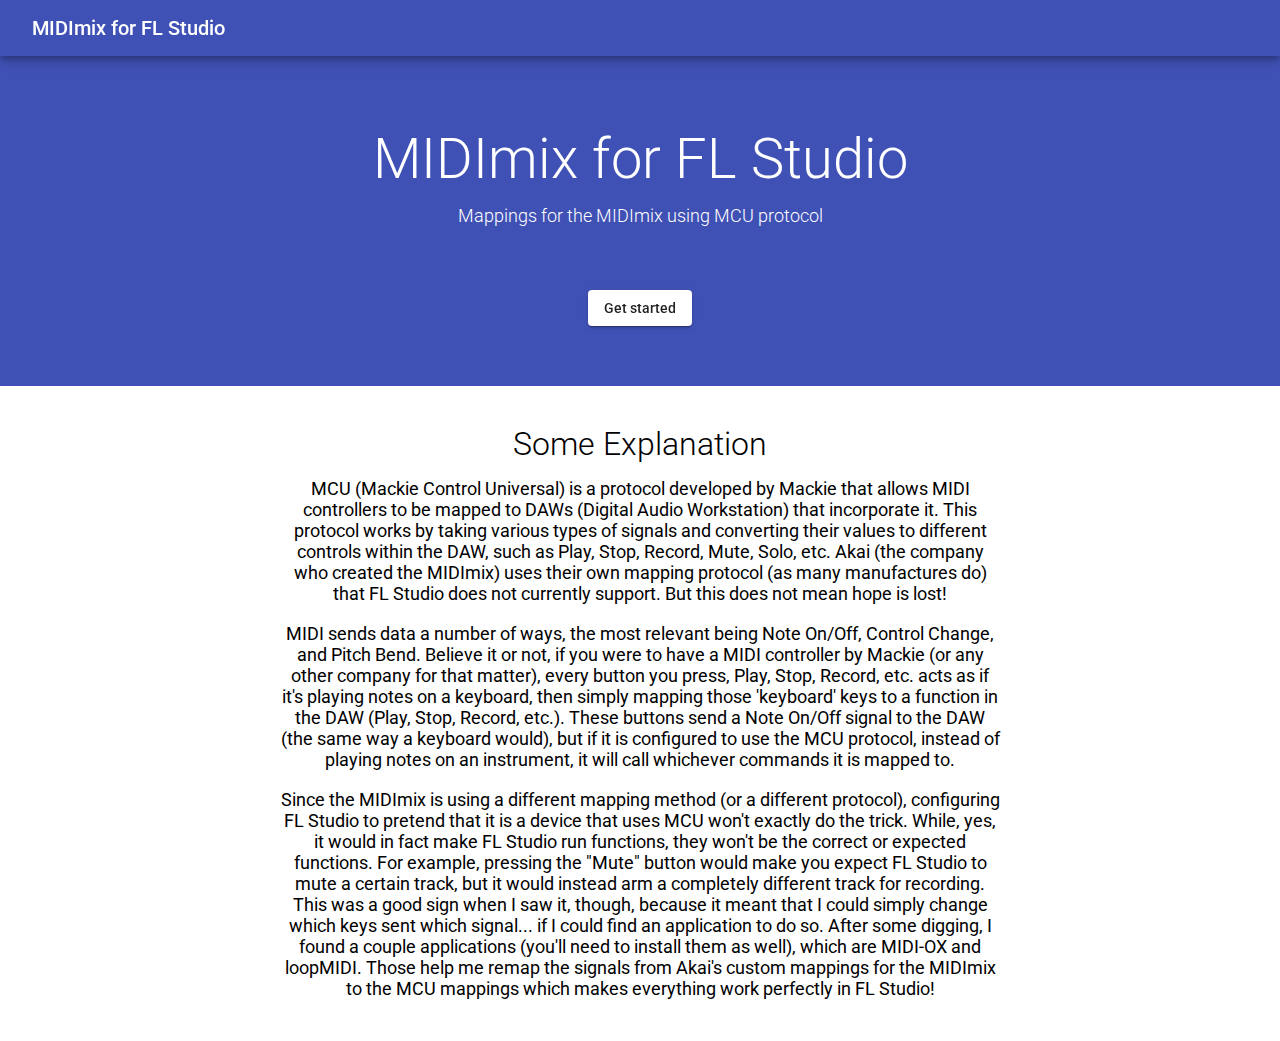
==== index.html @ 9fd23508 "Auto-generated commit" ====
<!doctype html>
<html lang="en">
<head>
  <meta charset="utf-8">
  <title>Read Me</title>
  <base href="/">
  <meta name="viewport" content="width=device-width, initial-scale=1">
  <link rel="icon" type="image/x-icon" href="favicon.ico">
  <link href="https://fonts.googleapis.com/css?family=Roboto:300,400,500&display=swap" rel="stylesheet">
  <link href="https://fonts.googleapis.com/icon?family=Material+Icons" rel="stylesheet">
<link rel="stylesheet" href="styles.a31f9fcdceec510cac57.css"></head>
<body>
  <app-root></app-root>
<script src="runtime-es2015.edb2fcf2778e7bf1d426.js" type="module"></script><script src="runtime-es5.edb2fcf2778e7bf1d426.js" nomodule defer></script><script src="polyfills-es5.6696c533341b95a3d617.js" nomodule defer></script><script src="polyfills-es2015.2987770fde9daa1d8a2e.js" type="module"></script><script src="main-es2015.5e0e00d4f6cd9100e4ed.js" type="module"></script><script src="main-es5.5e0e00d4f6cd9100e4ed.js" nomodule defer></script></body>
</html>
---- styles.a31f9fcdceec510cac57.css ----
.mat-badge-content{font-weight:600;font-size:12px;font-family:Roboto,"Helvetica Neue",sans-serif}.mat-badge-small .mat-badge-content{font-size:9px}.mat-badge-large .mat-badge-content{font-size:24px}.mat-h1,.mat-headline,.mat-typography h1{font:400 24px/32px Roboto,"Helvetica Neue",sans-serif;margin:0 0 16px}.mat-h2,.mat-title,.mat-typography h2{font:500 20px/32px Roboto,"Helvetica Neue",sans-serif;margin:0 0 16px}.mat-h3,.mat-subheading-2,.mat-typography h3{font:400 16px/28px Roboto,"Helvetica Neue",sans-serif;margin:0 0 16px}.mat-h4,.mat-subheading-1,.mat-typography h4{font:400 15px/24px Roboto,"Helvetica Neue",sans-serif;margin:0 0 16px}.mat-h5,.mat-typography h5{font:400 calc(14px * .83)/20px Roboto,"Helvetica Neue",sans-serif;margin:0 0 12px}.mat-h6,.mat-typography h6{font:400 calc(14px * .67)/20px Roboto,"Helvetica Neue",sans-serif;margin:0 0 12px}.mat-body-2,.mat-body-strong{font:500 14px/24px Roboto,"Helvetica Neue",sans-serif}.mat-body,.mat-body-1,.mat-typography{font:400 14px/20px Roboto,"Helvetica Neue",sans-serif}.mat-body p,.mat-body-1 p,.mat-typography p{margin:0 0 12px}.mat-caption,.mat-small{font:400 12px/20px Roboto,"Helvetica Neue",sans-serif}.mat-display-4,.mat-typography .mat-display-4{font:300 112px/112px Roboto,"Helvetica Neue",sans-serif;letter-spacing:-.05em;margin:0 0 56px}.mat-display-3,.mat-typography .mat-display-3{font:400 56px/56px Roboto,"Helvetica Neue",sans-serif;letter-spacing:-.02em;margin:0 0 64px}.mat-display-2,.mat-typography .mat-display-2{font:400 45px/48px Roboto,"Helvetica Neue",sans-serif;letter-spacing:-.005em;margin:0 0 64px}.mat-display-1,.mat-typography .mat-display-1{font:400 34px/40px Roboto,"Helvetica Neue",sans-serif;margin:0 0 64px}.mat-bottom-sheet-container{font:400 14px/20px Roboto,"Helvetica Neue",sans-serif}.mat-button,.mat-fab,.mat-flat-button,.mat-icon-button,.mat-mini-fab,.mat-raised-button,.mat-stroked-button{font-family:Roboto,"Helvetica Neue",sans-serif;font-size:14px;font-weight:500}.mat-button-toggle,.mat-card{font-family:Roboto,"Helvetica Neue",sans-serif}.mat-card-title{font-size:24px;font-weight:500}.mat-card-header .mat-card-title{font-size:20px}.mat-card-content,.mat-card-subtitle{font-size:14px}.mat-checkbox{font-family:Roboto,"Helvetica Neue",sans-serif}.mat-checkbox-layout .mat-checkbox-label{line-height:24px}.mat-chip{font-size:14px;font-weight:500}.mat-chip .mat-chip-remove.mat-icon,.mat-chip .mat-chip-trailing-icon.mat-icon{font-size:18px}.mat-table{font-family:Roboto,"Helvetica Neue",sans-serif}.mat-header-cell{font-size:12px;font-weight:500}.mat-cell,.mat-footer-cell{font-size:14px}.mat-calendar{font-family:Roboto,"Helvetica Neue",sans-serif}.mat-calendar-body{font-size:13px}.mat-calendar-body-label,.mat-calendar-period-button{font-size:14px;font-weight:500}.mat-calendar-table-header th{font-size:11px;font-weight:400}.mat-dialog-title{font:500 20px/32px Roboto,"Helvetica Neue",sans-serif}.mat-expansion-panel-header{font-family:Roboto,"Helvetica Neue",sans-serif;font-size:15px;font-weight:400}.mat-expansion-panel-content{font:400 14px/20px Roboto,"Helvetica Neue",sans-serif}.mat-form-field{font-size:inherit;font-weight:400;line-height:1.125;font-family:Roboto,"Helvetica Neue",sans-serif}.mat-form-field-wrapper{padding-bottom:1.34375em}.mat-form-field-prefix .mat-icon,.mat-form-field-suffix .mat-icon{font-size:150%;line-height:1.125}.mat-form-field-prefix .mat-icon-button,.mat-form-field-suffix .mat-icon-button{height:1.5em;width:1.5em}.mat-form-field-prefix .mat-icon-button .mat-icon,.mat-form-field-suffix .mat-icon-button .mat-icon{height:1.125em;line-height:1.125}.mat-form-field-infix{padding:.5em 0;border-top:.84375em solid transparent}.mat-form-field-can-float .mat-input-server:focus+.mat-form-field-label-wrapper .mat-form-field-label,.mat-form-field-can-float.mat-form-field-should-float .mat-form-field-label{transform:translateY(-1.34375em) scale(.75);width:133.33333%}.mat-form-field-can-float .mat-input-server[label]:not(:label-shown)+.mat-form-field-label-wrapper .mat-form-field-label{transform:translateY(-1.34374em) scale(.75);width:133.33334%}.mat-form-field-label-wrapper{top:-.84375em;padding-top:.84375em}.mat-form-field-label{top:1.34375em}.mat-form-field-underline{bottom:1.34375em}.mat-form-field-subscript-wrapper{font-size:75%;margin-top:.66667em;top:calc(100% - 1.79167em)}.mat-form-field-appearance-legacy .mat-form-field-wrapper{padding-bottom:1.25em}.mat-form-field-appearance-legacy .mat-form-field-infix{padding:.4375em 0}.mat-form-field-appearance-legacy.mat-form-field-can-float .mat-input-server:focus+.mat-form-field-label-wrapper .mat-form-field-label,.mat-form-field-appearance-legacy.mat-form-field-can-float.mat-form-field-should-float .mat-form-field-label{transform:translateY(-1.28125em) scale(.75) perspective(100px) translateZ(.001px);-ms-transform:translateY(-1.28125em) scale(.75);width:133.33333%}.mat-form-field-appearance-legacy.mat-form-field-can-float .mat-form-field-autofill-control:-webkit-autofill+.mat-form-field-label-wrapper .mat-form-field-label{transform:translateY(-1.28125em) scale(.75) perspective(100px) translateZ(.00101px);-ms-transform:translateY(-1.28124em) scale(.75);width:133.33334%}.mat-form-field-appearance-legacy.mat-form-field-can-float .mat-input-server[label]:not(:label-shown)+.mat-form-field-label-wrapper .mat-form-field-label{transform:translateY(-1.28125em) scale(.75) perspective(100px) translateZ(.00102px);-ms-transform:translateY(-1.28123em) scale(.75);width:133.33335%}.mat-form-field-appearance-legacy .mat-form-field-label{top:1.28125em}.mat-form-field-appearance-legacy .mat-form-field-subscript-wrapper{margin-top:.54167em;top:calc(100% - 1.66667em)}@media print{.mat-form-field-appearance-legacy.mat-form-field-can-float .mat-input-server:focus+.mat-form-field-label-wrapper .mat-form-field-label,.mat-form-field-appearance-legacy.mat-form-field-can-float.mat-form-field-should-float .mat-form-field-label{transform:translateY(-1.28122em) scale(.75)}.mat-form-field-appearance-legacy.mat-form-field-can-float .mat-form-field-autofill-control:-webkit-autofill+.mat-form-field-label-wrapper .mat-form-field-label{transform:translateY(-1.28121em) scale(.75)}.mat-form-field-appearance-legacy.mat-form-field-can-float .mat-input-server[label]:not(:label-shown)+.mat-form-field-label-wrapper .mat-form-field-label{transform:translateY(-1.2812em) scale(.75)}}.mat-form-field-appearance-fill .mat-form-field-infix{padding:.25em 0 .75em}.mat-form-field-appearance-fill .mat-form-field-label{top:1.09375em;margin-top:-.5em}.mat-form-field-appearance-fill.mat-form-field-can-float .mat-input-server:focus+.mat-form-field-label-wrapper .mat-form-field-label,.mat-form-field-appearance-fill.mat-form-field-can-float.mat-form-field-should-float .mat-form-field-label{transform:translateY(-.59375em) scale(.75);width:133.33333%}.mat-form-field-appearance-fill.mat-form-field-can-float .mat-input-server[label]:not(:label-shown)+.mat-form-field-label-wrapper .mat-form-field-label{transform:translateY(-.59374em) scale(.75);width:133.33334%}.mat-form-field-appearance-outline .mat-form-field-infix{padding:1em 0}.mat-form-field-appearance-outline .mat-form-field-label{top:1.84375em;margin-top:-.25em}.mat-form-field-appearance-outline.mat-form-field-can-float .mat-input-server:focus+.mat-form-field-label-wrapper .mat-form-field-label,.mat-form-field-appearance-outline.mat-form-field-can-float.mat-form-field-should-float .mat-form-field-label{transform:translateY(-1.59375em) scale(.75);width:133.33333%}.mat-form-field-appearance-outline.mat-form-field-can-float .mat-input-server[label]:not(:label-shown)+.mat-form-field-label-wrapper .mat-form-field-label{transform:translateY(-1.59374em) scale(.75);width:133.33334%}.mat-grid-tile-footer,.mat-grid-tile-header{font-size:14px}.mat-grid-tile-footer .mat-line,.mat-grid-tile-header .mat-line{white-space:nowrap;overflow:hidden;text-overflow:ellipsis;display:block;box-sizing:border-box}.mat-grid-tile-footer .mat-line:nth-child(n+2),.mat-grid-tile-header .mat-line:nth-child(n+2){font-size:12px}input.mat-input-element{margin-top:-.0625em}.mat-menu-item{font-family:Roboto,"Helvetica Neue",sans-serif;font-size:14px;font-weight:400}.mat-paginator,.mat-paginator-page-size .mat-select-trigger{font-family:Roboto,"Helvetica Neue",sans-serif;font-size:12px}.mat-radio-button,.mat-select{font-family:Roboto,"Helvetica Neue",sans-serif}.mat-select-trigger{height:1.125em}.mat-slide-toggle-content{font-family:Roboto,"Helvetica Neue",sans-serif}.mat-slider-thumb-label-text{font-family:Roboto,"Helvetica Neue",sans-serif;font-size:12px;font-weight:500}.mat-stepper-horizontal,.mat-stepper-vertical{font-family:Roboto,"Helvetica Neue",sans-serif}.mat-step-label{font-size:14px;font-weight:400}.mat-step-sub-label-error{font-weight:400}.mat-step-label-error{font-size:14px}.mat-step-label-selected{font-size:14px;font-weight:500}.mat-tab-group{font-family:Roboto,"Helvetica Neue",sans-serif}.mat-tab-label,.mat-tab-link{font-family:Roboto,"Helvetica Neue",sans-serif;font-size:14px;font-weight:500}.mat-toolbar,.mat-toolbar h1,.mat-toolbar h2,.mat-toolbar h3,.mat-toolbar h4,.mat-toolbar h5,.mat-toolbar h6{font:500 20px/32px Roboto,"Helvetica Neue",sans-serif;margin:0}.mat-tooltip{font-family:Roboto,"Helvetica Neue",sans-serif;font-size:10px;padding-top:6px;padding-bottom:6px}.mat-tooltip-handset{font-size:14px;padding-top:8px;padding-bottom:8px}.mat-list-item,.mat-list-option{font-family:Roboto,"Helvetica Neue",sans-serif}.mat-list-base .mat-list-item{font-size:16px}.mat-list-base .mat-list-item .mat-line{white-space:nowrap;overflow:hidden;text-overflow:ellipsis;display:block;box-sizing:border-box}.mat-list-base .mat-list-item .mat-line:nth-child(n+2){font-size:14px}.mat-list-base .mat-list-option{font-size:16px}.mat-list-base .mat-list-option .mat-line{white-space:nowrap;overflow:hidden;text-overflow:ellipsis;display:block;box-sizing:border-box}.mat-list-base .mat-list-option .mat-line:nth-child(n+2){font-size:14px}.mat-list-base[dense] .mat-list-item{font-size:12px}.mat-list-base[dense] .mat-list-item .mat-line{white-space:nowrap;overflow:hidden;text-overflow:ellipsis;display:block;box-sizing:border-box}.mat-list-base[dense] .mat-list-item .mat-line:nth-child(n+2),.mat-list-base[dense] .mat-list-option{font-size:12px}.mat-list-base[dense] .mat-list-option .mat-line{white-space:nowrap;overflow:hidden;text-overflow:ellipsis;display:block;box-sizing:border-box}.mat-list-base[dense] .mat-list-option .mat-line:nth-child(n+2){font-size:12px}.mat-list-base[dense] .mat-subheader{font-family:Roboto,"Helvetica Neue",sans-serif;font-size:12px;font-weight:500}.mat-option{font-family:Roboto,"Helvetica Neue",sans-serif;font-size:16px;color:rgba(0,0,0,.87)}.mat-optgroup-label{font:500 14px/24px Roboto,"Helvetica Neue",sans-serif;color:rgba(0,0,0,.54)}.mat-simple-snackbar{font-family:Roboto,"Helvetica Neue",sans-serif;font-size:14px}.mat-simple-snackbar-action{line-height:1;font-family:inherit;font-size:inherit;font-weight:500}.mat-ripple{overflow:hidden;position:relative}.mat-ripple.mat-ripple-unbounded{overflow:visible}.mat-ripple-element{position:absolute;border-radius:50%;pointer-events:none;transition:opacity,transform 0s cubic-bezier(0,0,.2,1);transform:scale(0)}@media (-ms-high-contrast:active){.mat-ripple-element{display:none}}.cdk-visually-hidden{border:0;clip:rect(0 0 0 0);height:1px;margin:-1px;overflow:hidden;padding:0;position:absolute;width:1px;outline:0;-webkit-appearance:none;-moz-appearance:none}.cdk-global-overlay-wrapper,.cdk-overlay-container{pointer-events:none;top:0;left:0;height:100%;width:100%}.cdk-overlay-container{position:fixed;z-index:1000}.cdk-overlay-container:empty{display:none}.cdk-global-overlay-wrapper{display:flex;position:absolute;z-index:1000}.cdk-overlay-pane{position:absolute;pointer-events:auto;box-sizing:border-box;z-index:1000;display:flex;max-width:100%;max-height:100%}.cdk-overlay-backdrop{position:absolute;top:0;bottom:0;left:0;right:0;z-index:1000;pointer-events:auto;-webkit-tap-highlight-color:transparent;transition:opacity .4s cubic-bezier(.25,.8,.25,1);opacity:0}.cdk-overlay-backdrop.cdk-overlay-backdrop-showing{opacity:1}@media screen and (-ms-high-contrast:active){.cdk-overlay-backdrop.cdk-overlay-backdrop-showing{opacity:.6}}.cdk-overlay-dark-backdrop{background:rgba(0,0,0,.32)}.cdk-overlay-transparent-backdrop,.cdk-overlay-transparent-backdrop.cdk-overlay-backdrop-showing{opacity:0}.cdk-overlay-connected-position-bounding-box{position:absolute;z-index:1000;display:flex;flex-direction:column;min-width:1px;min-height:1px}.cdk-global-scrollblock{position:fixed;width:100%;overflow-y:scroll}@-webkit-keyframes cdk-text-field-autofill-start{/*!*/}@keyframes cdk-text-field-autofill-start{/*!*/}@-webkit-keyframes cdk-text-field-autofill-end{/*!*/}@keyframes cdk-text-field-autofill-end{/*!*/}.cdk-text-field-autofill-monitored:-webkit-autofill{-webkit-animation-name:cdk-text-field-autofill-start;animation-name:cdk-text-field-autofill-start}.cdk-text-field-autofill-monitored:not(:-webkit-autofill){-webkit-animation-name:cdk-text-field-autofill-end;animation-name:cdk-text-field-autofill-end}textarea.cdk-textarea-autosize{resize:none}textarea.cdk-textarea-autosize-measuring{height:auto!important;overflow:hidden!important;padding:2px 0!important;box-sizing:content-box!important}.mat-ripple-element{background-color:rgba(0,0,0,.1)}.mat-option.mat-selected:not(.mat-option-multiple):not(.mat-option-disabled),.mat-option:focus:not(.mat-option-disabled),.mat-option:hover:not(.mat-option-disabled){background:rgba(0,0,0,.04)}.mat-option.mat-active{background:rgba(0,0,0,.04);color:rgba(0,0,0,.87)}.mat-option.mat-option-disabled{color:rgba(0,0,0,.38)}.mat-primary .mat-option.mat-selected:not(.mat-option-disabled){color:#3f51b5}.mat-accent .mat-option.mat-selected:not(.mat-option-disabled){color:#ff4081}.mat-warn .mat-option.mat-selected:not(.mat-option-disabled){color:#f44336}.mat-optgroup-disabled .mat-optgroup-label{color:rgba(0,0,0,.38)}.mat-pseudo-checkbox{color:rgba(0,0,0,.54)}.mat-pseudo-checkbox::after{color:#fafafa}.mat-pseudo-checkbox-disabled{color:#b0b0b0}.mat-primary .mat-pseudo-checkbox-checked,.mat-primary .mat-pseudo-checkbox-indeterminate{background:#3f51b5}.mat-accent .mat-pseudo-checkbox-checked,.mat-accent .mat-pseudo-checkbox-indeterminate,.mat-pseudo-checkbox-checked,.mat-pseudo-checkbox-indeterminate{background:#ff4081}.mat-warn .mat-pseudo-checkbox-checked,.mat-warn .mat-pseudo-checkbox-indeterminate{background:#f44336}.mat-pseudo-checkbox-checked.mat-pseudo-checkbox-disabled,.mat-pseudo-checkbox-indeterminate.mat-pseudo-checkbox-disabled{background:#b0b0b0}.mat-elevation-z0{box-shadow:0 0 0 0 rgba(0,0,0,.2),0 0 0 0 rgba(0,0,0,.14),0 0 0 0 rgba(0,0,0,.12)}.mat-elevation-z1{box-shadow:0 2px 1px -1px rgba(0,0,0,.2),0 1px 1px 0 rgba(0,0,0,.14),0 1px 3px 0 rgba(0,0,0,.12)}.mat-elevation-z2{box-shadow:0 3px 1px -2px rgba(0,0,0,.2),0 2px 2px 0 rgba(0,0,0,.14),0 1px 5px 0 rgba(0,0,0,.12)}.mat-elevation-z3{box-shadow:0 3px 3px -2px rgba(0,0,0,.2),0 3px 4px 0 rgba(0,0,0,.14),0 1px 8px 0 rgba(0,0,0,.12)}.mat-elevation-z4{box-shadow:0 2px 4px -1px rgba(0,0,0,.2),0 4px 5px 0 rgba(0,0,0,.14),0 1px 10px 0 rgba(0,0,0,.12)}.mat-elevation-z5{box-shadow:0 3px 5px -1px rgba(0,0,0,.2),0 5px 8px 0 rgba(0,0,0,.14),0 1px 14px 0 rgba(0,0,0,.12)}.mat-elevation-z6{box-shadow:0 3px 5px -1px rgba(0,0,0,.2),0 6px 10px 0 rgba(0,0,0,.14),0 1px 18px 0 rgba(0,0,0,.12)}.mat-elevation-z7{box-shadow:0 4px 5px -2px rgba(0,0,0,.2),0 7px 10px 1px rgba(0,0,0,.14),0 2px 16px 1px rgba(0,0,0,.12)}.mat-elevation-z8{box-shadow:0 5px 5px -3px rgba(0,0,0,.2),0 8px 10px 1px rgba(0,0,0,.14),0 3px 14px 2px rgba(0,0,0,.12)}.mat-elevation-z9{box-shadow:0 5px 6px -3px rgba(0,0,0,.2),0 9px 12px 1px rgba(0,0,0,.14),0 3px 16px 2px rgba(0,0,0,.12)}.mat-elevation-z10{box-shadow:0 6px 6px -3px rgba(0,0,0,.2),0 10px 14px 1px rgba(0,0,0,.14),0 4px 18px 3px rgba(0,0,0,.12)}.mat-elevation-z11{box-shadow:0 6px 7px -4px rgba(0,0,0,.2),0 11px 15px 1px rgba(0,0,0,.14),0 4px 20px 3px rgba(0,0,0,.12)}.mat-elevation-z12{box-shadow:0 7px 8px -4px rgba(0,0,0,.2),0 12px 17px 2px rgba(0,0,0,.14),0 5px 22px 4px rgba(0,0,0,.12)}.mat-elevation-z13{box-shadow:0 7px 8px -4px rgba(0,0,0,.2),0 13px 19px 2px rgba(0,0,0,.14),0 5px 24px 4px rgba(0,0,0,.12)}.mat-elevation-z14{box-shadow:0 7px 9px -4px rgba(0,0,0,.2),0 14px 21px 2px rgba(0,0,0,.14),0 5px 26px 4px rgba(0,0,0,.12)}.mat-elevation-z15{box-shadow:0 8px 9px -5px rgba(0,0,0,.2),0 15px 22px 2px rgba(0,0,0,.14),0 6px 28px 5px rgba(0,0,0,.12)}.mat-elevation-z16{box-shadow:0 8px 10px -5px rgba(0,0,0,.2),0 16px 24px 2px rgba(0,0,0,.14),0 6px 30px 5px rgba(0,0,0,.12)}.mat-elevation-z17{box-shadow:0 8px 11px -5px rgba(0,0,0,.2),0 17px 26px 2px rgba(0,0,0,.14),0 6px 32px 5px rgba(0,0,0,.12)}.mat-elevation-z18{box-shadow:0 9px 11px -5px rgba(0,0,0,.2),0 18px 28px 2px rgba(0,0,0,.14),0 7px 34px 6px rgba(0,0,0,.12)}.mat-elevation-z19{box-shadow:0 9px 12px -6px rgba(0,0,0,.2),0 19px 29px 2px rgba(0,0,0,.14),0 7px 36px 6px rgba(0,0,0,.12)}.mat-elevation-z20{box-shadow:0 10px 13px -6px rgba(0,0,0,.2),0 20px 31px 3px rgba(0,0,0,.14),0 8px 38px 7px rgba(0,0,0,.12)}.mat-elevation-z21{box-shadow:0 10px 13px -6px rgba(0,0,0,.2),0 21px 33px 3px rgba(0,0,0,.14),0 8px 40px 7px rgba(0,0,0,.12)}.mat-elevation-z22{box-shadow:0 10px 14px -6px rgba(0,0,0,.2),0 22px 35px 3px rgba(0,0,0,.14),0 8px 42px 7px rgba(0,0,0,.12)}.mat-elevation-z23{box-shadow:0 11px 14px -7px rgba(0,0,0,.2),0 23px 36px 3px rgba(0,0,0,.14),0 9px 44px 8px rgba(0,0,0,.12)}.mat-elevation-z24{box-shadow:0 11px 15px -7px rgba(0,0,0,.2),0 24px 38px 3px rgba(0,0,0,.14),0 9px 46px 8px rgba(0,0,0,.12)}.mat-app-background{background-color:#fafafa;color:rgba(0,0,0,.87)}.mat-theme-loaded-marker{display:none}.mat-autocomplete-panel{background:#fff;color:rgba(0,0,0,.87)}.mat-autocomplete-panel:not([class*=mat-elevation-z]){box-shadow:0 2px 4px -1px rgba(0,0,0,.2),0 4px 5px 0 rgba(0,0,0,.14),0 1px 10px 0 rgba(0,0,0,.12)}.mat-autocomplete-panel .mat-option.mat-selected:not(.mat-active):not(:hover){background:#fff}.mat-autocomplete-panel .mat-option.mat-selected:not(.mat-active):not(:hover):not(.mat-option-disabled){color:rgba(0,0,0,.87)}@media (-ms-high-contrast:active){.mat-badge-content{outline:solid 1px;border-radius:0}.mat-checkbox-disabled{opacity:.5}}.mat-badge-accent .mat-badge-content{background:#ff4081;color:#fff}.mat-badge-warn .mat-badge-content{color:#fff;background:#f44336}.mat-badge{position:relative}.mat-badge-hidden .mat-badge-content{display:none}.mat-badge-disabled .mat-badge-content{background:#b9b9b9;color:rgba(0,0,0,.38)}.mat-badge-content{color:#fff;background:#3f51b5;position:absolute;text-align:center;display:inline-block;border-radius:50%;transition:transform .2s ease-in-out;transform:scale(.6);overflow:hidden;white-space:nowrap;text-overflow:ellipsis;pointer-events:none}.mat-badge-content._mat-animation-noopable,.ng-animate-disabled .mat-badge-content{transition:none}.mat-badge-content.mat-badge-active{transform:none}.mat-badge-small .mat-badge-content{width:16px;height:16px;line-height:16px}.mat-badge-small.mat-badge-above .mat-badge-content{top:-8px}.mat-badge-small.mat-badge-below .mat-badge-content{bottom:-8px}.mat-badge-small.mat-badge-before .mat-badge-content{left:-16px}[dir=rtl] .mat-badge-small.mat-badge-before .mat-badge-content{left:auto;right:-16px}.mat-badge-small.mat-badge-after .mat-badge-content{right:-16px}[dir=rtl] .mat-badge-small.mat-badge-after .mat-badge-content{right:auto;left:-16px}.mat-badge-small.mat-badge-overlap.mat-badge-before .mat-badge-content{left:-8px}[dir=rtl] .mat-badge-small.mat-badge-overlap.mat-badge-before .mat-badge-content{left:auto;right:-8px}.mat-badge-small.mat-badge-overlap.mat-badge-after .mat-badge-content{right:-8px}[dir=rtl] .mat-badge-small.mat-badge-overlap.mat-badge-after .mat-badge-content{right:auto;left:-8px}.mat-badge-medium .mat-badge-content{width:22px;height:22px;line-height:22px}.mat-badge-medium.mat-badge-above .mat-badge-content{top:-11px}.mat-badge-medium.mat-badge-below .mat-badge-content{bottom:-11px}.mat-badge-medium.mat-badge-before .mat-badge-content{left:-22px}[dir=rtl] .mat-badge-medium.mat-badge-before .mat-badge-content{left:auto;right:-22px}.mat-badge-medium.mat-badge-after .mat-badge-content{right:-22px}[dir=rtl] .mat-badge-medium.mat-badge-after .mat-badge-content{right:auto;left:-22px}.mat-badge-medium.mat-badge-overlap.mat-badge-before .mat-badge-content{left:-11px}[dir=rtl] .mat-badge-medium.mat-badge-overlap.mat-badge-before .mat-badge-content{left:auto;right:-11px}.mat-badge-medium.mat-badge-overlap.mat-badge-after .mat-badge-content{right:-11px}[dir=rtl] .mat-badge-medium.mat-badge-overlap.mat-badge-after .mat-badge-content{right:auto;left:-11px}.mat-badge-large .mat-badge-content{width:28px;height:28px;line-height:28px}.mat-badge-large.mat-badge-above .mat-badge-content{top:-14px}.mat-badge-large.mat-badge-below .mat-badge-content{bottom:-14px}.mat-badge-large.mat-badge-before .mat-badge-content{left:-28px}[dir=rtl] .mat-badge-large.mat-badge-before .mat-badge-content{left:auto;right:-28px}.mat-badge-large.mat-badge-after .mat-badge-content{right:-28px}[dir=rtl] .mat-badge-large.mat-badge-after .mat-badge-content{right:auto;left:-28px}.mat-badge-large.mat-badge-overlap.mat-badge-before .mat-badge-content{left:-14px}[dir=rtl] .mat-badge-large.mat-badge-overlap.mat-badge-before .mat-badge-content{left:auto;right:-14px}.mat-badge-large.mat-badge-overlap.mat-badge-after .mat-badge-content{right:-14px}[dir=rtl] .mat-badge-large.mat-badge-overlap.mat-badge-after .mat-badge-content{right:auto;left:-14px}.mat-bottom-sheet-container{box-shadow:0 8px 10px -5px rgba(0,0,0,.2),0 16px 24px 2px rgba(0,0,0,.14),0 6px 30px 5px rgba(0,0,0,.12);background:#fff;color:rgba(0,0,0,.87)}.mat-button,.mat-icon-button,.mat-stroked-button{color:inherit;background:0 0}.mat-button.mat-primary,.mat-icon-button.mat-primary,.mat-stroked-button.mat-primary{color:#3f51b5}.mat-button.mat-accent,.mat-icon-button.mat-accent,.mat-stroked-button.mat-accent{color:#ff4081}.mat-button.mat-warn,.mat-icon-button.mat-warn,.mat-stroked-button.mat-warn{color:#f44336}.mat-button.mat-accent[disabled],.mat-button.mat-primary[disabled],.mat-button.mat-warn[disabled],.mat-button[disabled][disabled],.mat-icon-button.mat-accent[disabled],.mat-icon-button.mat-primary[disabled],.mat-icon-button.mat-warn[disabled],.mat-icon-button[disabled][disabled],.mat-stroked-button.mat-accent[disabled],.mat-stroked-button.mat-primary[disabled],.mat-stroked-button.mat-warn[disabled],.mat-stroked-button[disabled][disabled]{color:rgba(0,0,0,.26)}.mat-button.mat-primary .mat-button-focus-overlay,.mat-icon-button.mat-primary .mat-button-focus-overlay,.mat-stroked-button.mat-primary .mat-button-focus-overlay{background-color:#3f51b5}.mat-button.mat-accent .mat-button-focus-overlay,.mat-icon-button.mat-accent .mat-button-focus-overlay,.mat-stroked-button.mat-accent .mat-button-focus-overlay{background-color:#ff4081}.mat-button.mat-warn .mat-button-focus-overlay,.mat-icon-button.mat-warn .mat-button-focus-overlay,.mat-stroked-button.mat-warn .mat-button-focus-overlay{background-color:#f44336}.mat-button[disabled] .mat-button-focus-overlay,.mat-icon-button[disabled] .mat-button-focus-overlay,.mat-stroked-button[disabled] .mat-button-focus-overlay{background-color:transparent}.mat-button .mat-ripple-element,.mat-icon-button .mat-ripple-element,.mat-stroked-button .mat-ripple-element{opacity:.1;background-color:currentColor}.mat-button-focus-overlay{background:#000}.mat-stroked-button:not([disabled]){border-color:rgba(0,0,0,.12)}.mat-fab,.mat-flat-button,.mat-mini-fab,.mat-raised-button{color:rgba(0,0,0,.87);background-color:#fff}.mat-fab.mat-accent,.mat-fab.mat-primary,.mat-fab.mat-warn,.mat-flat-button.mat-accent,.mat-flat-button.mat-primary,.mat-flat-button.mat-warn,.mat-mini-fab.mat-accent,.mat-mini-fab.mat-primary,.mat-mini-fab.mat-warn,.mat-raised-button.mat-accent,.mat-raised-button.mat-primary,.mat-raised-button.mat-warn{color:#fff}.mat-fab.mat-accent[disabled],.mat-fab.mat-primary[disabled],.mat-fab.mat-warn[disabled],.mat-fab[disabled][disabled],.mat-flat-button.mat-accent[disabled],.mat-flat-button.mat-primary[disabled],.mat-flat-button.mat-warn[disabled],.mat-flat-button[disabled][disabled],.mat-mini-fab.mat-accent[disabled],.mat-mini-fab.mat-primary[disabled],.mat-mini-fab.mat-warn[disabled],.mat-mini-fab[disabled][disabled],.mat-raised-button.mat-accent[disabled],.mat-raised-button.mat-primary[disabled],.mat-raised-button.mat-warn[disabled],.mat-raised-button[disabled][disabled]{color:rgba(0,0,0,.26);background-color:rgba(0,0,0,.12)}.mat-fab.mat-primary,.mat-flat-button.mat-primary,.mat-mini-fab.mat-primary,.mat-raised-button.mat-primary{background-color:#3f51b5}.mat-fab.mat-accent,.mat-flat-button.mat-accent,.mat-mini-fab.mat-accent,.mat-raised-button.mat-accent{background-color:#ff4081}.mat-fab.mat-warn,.mat-flat-button.mat-warn,.mat-mini-fab.mat-warn,.mat-raised-button.mat-warn{background-color:#f44336}.mat-fab.mat-accent .mat-ripple-element,.mat-fab.mat-primary .mat-ripple-element,.mat-fab.mat-warn .mat-ripple-element,.mat-flat-button.mat-accent .mat-ripple-element,.mat-flat-button.mat-primary .mat-ripple-element,.mat-flat-button.mat-warn .mat-ripple-element,.mat-mini-fab.mat-accent .mat-ripple-element,.mat-mini-fab.mat-primary .mat-ripple-element,.mat-mini-fab.mat-warn .mat-ripple-element,.mat-raised-button.mat-accent .mat-ripple-element,.mat-raised-button.mat-primary .mat-ripple-element,.mat-raised-button.mat-warn .mat-ripple-element{background-color:rgba(255,255,255,.1)}.mat-flat-button:not([class*=mat-elevation-z]),.mat-stroked-button:not([class*=mat-elevation-z]){box-shadow:0 0 0 0 rgba(0,0,0,.2),0 0 0 0 rgba(0,0,0,.14),0 0 0 0 rgba(0,0,0,.12)}.mat-raised-button:not([class*=mat-elevation-z]){box-shadow:0 3px 1px -2px rgba(0,0,0,.2),0 2px 2px 0 rgba(0,0,0,.14),0 1px 5px 0 rgba(0,0,0,.12)}.mat-raised-button:not([disabled]):active:not([class*=mat-elevation-z]){box-shadow:0 5px 5px -3px rgba(0,0,0,.2),0 8px 10px 1px rgba(0,0,0,.14),0 3px 14px 2px rgba(0,0,0,.12)}.mat-raised-button[disabled]:not([class*=mat-elevation-z]){box-shadow:0 0 0 0 rgba(0,0,0,.2),0 0 0 0 rgba(0,0,0,.14),0 0 0 0 rgba(0,0,0,.12)}.mat-fab:not([class*=mat-elevation-z]),.mat-mini-fab:not([class*=mat-elevation-z]){box-shadow:0 3px 5px -1px rgba(0,0,0,.2),0 6px 10px 0 rgba(0,0,0,.14),0 1px 18px 0 rgba(0,0,0,.12)}.mat-fab:not([disabled]):active:not([class*=mat-elevation-z]),.mat-mini-fab:not([disabled]):active:not([class*=mat-elevation-z]){box-shadow:0 7px 8px -4px rgba(0,0,0,.2),0 12px 17px 2px rgba(0,0,0,.14),0 5px 22px 4px rgba(0,0,0,.12)}.mat-fab[disabled]:not([class*=mat-elevation-z]),.mat-mini-fab[disabled]:not([class*=mat-elevation-z]){box-shadow:0 0 0 0 rgba(0,0,0,.2),0 0 0 0 rgba(0,0,0,.14),0 0 0 0 rgba(0,0,0,.12)}.mat-button-toggle-group,.mat-button-toggle-standalone{box-shadow:0 3px 1px -2px rgba(0,0,0,.2),0 2px 2px 0 rgba(0,0,0,.14),0 1px 5px 0 rgba(0,0,0,.12)}.mat-button-toggle-group-appearance-standard,.mat-button-toggle-standalone.mat-button-toggle-appearance-standard{box-shadow:none;border:1px solid rgba(0,0,0,.12)}.mat-button-toggle{color:rgba(0,0,0,.38)}.mat-button-toggle .mat-button-toggle-focus-overlay{background-color:rgba(0,0,0,.12)}.mat-button-toggle-appearance-standard{color:rgba(0,0,0,.87);background:#fff}.mat-button-toggle-appearance-standard .mat-button-toggle-focus-overlay{background-color:#000}.mat-button-toggle-group-appearance-standard .mat-button-toggle+.mat-button-toggle{border-left:1px solid rgba(0,0,0,.12)}[dir=rtl] .mat-button-toggle-group-appearance-standard .mat-button-toggle+.mat-button-toggle{border-left:none;border-right:1px solid rgba(0,0,0,.12)}.mat-button-toggle-group-appearance-standard.mat-button-toggle-vertical .mat-button-toggle+.mat-button-toggle{border-left:none;border-right:none;border-top:1px solid rgba(0,0,0,.12)}.mat-button-toggle-checked{background-color:#e0e0e0;color:rgba(0,0,0,.54)}.mat-button-toggle-checked.mat-button-toggle-appearance-standard{color:rgba(0,0,0,.87)}.mat-button-toggle-disabled{color:rgba(0,0,0,.26);background-color:#eee}.mat-button-toggle-disabled.mat-button-toggle-appearance-standard{background:#fff}.mat-button-toggle-disabled.mat-button-toggle-checked{background-color:#bdbdbd}.mat-card{background:#fff;color:rgba(0,0,0,.87)}.mat-card:not([class*=mat-elevation-z]){box-shadow:0 2px 1px -1px rgba(0,0,0,.2),0 1px 1px 0 rgba(0,0,0,.14),0 1px 3px 0 rgba(0,0,0,.12)}.mat-card.mat-card-flat:not([class*=mat-elevation-z]){box-shadow:0 0 0 0 rgba(0,0,0,.2),0 0 0 0 rgba(0,0,0,.14),0 0 0 0 rgba(0,0,0,.12)}.mat-card-subtitle{color:rgba(0,0,0,.54)}.mat-checkbox-frame{border-color:rgba(0,0,0,.54)}.mat-checkbox-checkmark{fill:#fafafa}.mat-checkbox-checkmark-path{stroke:#fafafa!important}@media (-ms-high-contrast:black-on-white){.mat-checkbox-checkmark-path{stroke:#000!important}}.mat-checkbox-mixedmark{background-color:#fafafa}.mat-checkbox-checked.mat-primary .mat-checkbox-background,.mat-checkbox-indeterminate.mat-primary .mat-checkbox-background{background-color:#3f51b5}.mat-checkbox-checked.mat-accent .mat-checkbox-background,.mat-checkbox-indeterminate.mat-accent .mat-checkbox-background{background-color:#ff4081}.mat-checkbox-checked.mat-warn .mat-checkbox-background,.mat-checkbox-indeterminate.mat-warn .mat-checkbox-background{background-color:#f44336}.mat-checkbox-disabled.mat-checkbox-checked .mat-checkbox-background,.mat-checkbox-disabled.mat-checkbox-indeterminate .mat-checkbox-background{background-color:#b0b0b0}.mat-checkbox-disabled:not(.mat-checkbox-checked) .mat-checkbox-frame{border-color:#b0b0b0}.mat-checkbox-disabled .mat-checkbox-label{color:rgba(0,0,0,.54)}@media (-ms-high-contrast:active){.mat-checkbox-background{background:0 0}}.mat-checkbox .mat-ripple-element{background-color:#000}.mat-checkbox-checked:not(.mat-checkbox-disabled).mat-primary .mat-ripple-element,.mat-checkbox:active:not(.mat-checkbox-disabled).mat-primary .mat-ripple-element{background:#3f51b5}.mat-checkbox-checked:not(.mat-checkbox-disabled).mat-accent .mat-ripple-element,.mat-checkbox:active:not(.mat-checkbox-disabled).mat-accent .mat-ripple-element{background:#ff4081}.mat-checkbox-checked:not(.mat-checkbox-disabled).mat-warn .mat-ripple-element,.mat-checkbox:active:not(.mat-checkbox-disabled).mat-warn .mat-ripple-element{background:#f44336}.mat-chip.mat-standard-chip{background-color:#e0e0e0;color:rgba(0,0,0,.87)}.mat-chip.mat-standard-chip .mat-chip-remove{color:rgba(0,0,0,.87);opacity:.4}.mat-chip.mat-standard-chip:not(.mat-chip-disabled):active{box-shadow:0 3px 3px -2px rgba(0,0,0,.2),0 3px 4px 0 rgba(0,0,0,.14),0 1px 8px 0 rgba(0,0,0,.12)}.mat-chip.mat-standard-chip:not(.mat-chip-disabled) .mat-chip-remove:hover{opacity:.54}.mat-chip.mat-standard-chip.mat-chip-disabled{opacity:.4}.mat-chip.mat-standard-chip::after{background:#000}.mat-chip.mat-standard-chip.mat-chip-selected.mat-primary{background-color:#3f51b5;color:#fff}.mat-chip.mat-standard-chip.mat-chip-selected.mat-primary .mat-chip-remove{color:#fff;opacity:.4}.mat-chip.mat-standard-chip.mat-chip-selected.mat-primary .mat-ripple-element{background:rgba(255,255,255,.1)}.mat-chip.mat-standard-chip.mat-chip-selected.mat-warn{background-color:#f44336;color:#fff}.mat-chip.mat-standard-chip.mat-chip-selected.mat-warn .mat-chip-remove{color:#fff;opacity:.4}.mat-chip.mat-standard-chip.mat-chip-selected.mat-warn .mat-ripple-element{background:rgba(255,255,255,.1)}.mat-chip.mat-standard-chip.mat-chip-selected.mat-accent{background-color:#ff4081;color:#fff}.mat-chip.mat-standard-chip.mat-chip-selected.mat-accent .mat-chip-remove{color:#fff;opacity:.4}.mat-chip.mat-standard-chip.mat-chip-selected.mat-accent .mat-ripple-element{background:rgba(255,255,255,.1)}.mat-table{background:#fff}.mat-table tbody,.mat-table tfoot,.mat-table thead,.mat-table-sticky,[mat-footer-row],[mat-header-row],[mat-row],mat-footer-row,mat-header-row,mat-row{background:inherit}mat-footer-row,mat-header-row,mat-row,td.mat-cell,td.mat-footer-cell,th.mat-header-cell{border-bottom-color:rgba(0,0,0,.12)}.mat-header-cell{color:rgba(0,0,0,.54)}.mat-cell,.mat-footer-cell{color:rgba(0,0,0,.87)}.mat-calendar-arrow{border-top-color:rgba(0,0,0,.54)}.mat-datepicker-content .mat-calendar-next-button,.mat-datepicker-content .mat-calendar-previous-button,.mat-datepicker-toggle{color:rgba(0,0,0,.54)}.mat-calendar-table-header{color:rgba(0,0,0,.38)}.mat-calendar-table-header-divider::after{background:rgba(0,0,0,.12)}.mat-calendar-body-label{color:rgba(0,0,0,.54)}.mat-calendar-body-cell-content{color:rgba(0,0,0,.87);border-color:transparent}.mat-calendar-body-disabled>.mat-calendar-body-cell-content:not(.mat-calendar-body-selected){color:rgba(0,0,0,.38)}.cdk-keyboard-focused .mat-calendar-body-active>.mat-calendar-body-cell-content:not(.mat-calendar-body-selected),.cdk-program-focused .mat-calendar-body-active>.mat-calendar-body-cell-content:not(.mat-calendar-body-selected),.mat-calendar-body-cell:not(.mat-calendar-body-disabled):hover>.mat-calendar-body-cell-content:not(.mat-calendar-body-selected){background-color:rgba(0,0,0,.04)}.mat-calendar-body-today:not(.mat-calendar-body-selected){border-color:rgba(0,0,0,.38)}.mat-calendar-body-disabled>.mat-calendar-body-today:not(.mat-calendar-body-selected){border-color:rgba(0,0,0,.18)}.mat-calendar-body-selected{background-color:#3f51b5;color:#fff}.mat-calendar-body-disabled>.mat-calendar-body-selected{background-color:rgba(63,81,181,.4)}.mat-calendar-body-today.mat-calendar-body-selected{box-shadow:inset 0 0 0 1px #fff}.mat-datepicker-content{box-shadow:0 2px 4px -1px rgba(0,0,0,.2),0 4px 5px 0 rgba(0,0,0,.14),0 1px 10px 0 rgba(0,0,0,.12);background-color:#fff;color:rgba(0,0,0,.87)}.mat-datepicker-content.mat-accent .mat-calendar-body-selected{background-color:#ff4081;color:#fff}.mat-datepicker-content.mat-accent .mat-calendar-body-disabled>.mat-calendar-body-selected{background-color:rgba(255,64,129,.4)}.mat-datepicker-content.mat-accent .mat-calendar-body-today.mat-calendar-body-selected{box-shadow:inset 0 0 0 1px #fff}.mat-datepicker-content.mat-warn .mat-calendar-body-selected{background-color:#f44336;color:#fff}.mat-datepicker-content.mat-warn .mat-calendar-body-disabled>.mat-calendar-body-selected{background-color:rgba(244,67,54,.4)}.mat-datepicker-content.mat-warn .mat-calendar-body-today.mat-calendar-body-selected{box-shadow:inset 0 0 0 1px #fff}.mat-datepicker-content-touch{box-shadow:0 0 0 0 rgba(0,0,0,.2),0 0 0 0 rgba(0,0,0,.14),0 0 0 0 rgba(0,0,0,.12)}.mat-datepicker-toggle-active{color:#3f51b5}.mat-datepicker-toggle-active.mat-accent{color:#ff4081}.mat-datepicker-toggle-active.mat-warn{color:#f44336}.mat-dialog-container{box-shadow:0 11px 15px -7px rgba(0,0,0,.2),0 24px 38px 3px rgba(0,0,0,.14),0 9px 46px 8px rgba(0,0,0,.12);background:#fff;color:rgba(0,0,0,.87)}.mat-divider{border-top-color:rgba(0,0,0,.12)}.mat-divider-vertical{border-right-color:rgba(0,0,0,.12)}.mat-expansion-panel{background:#fff;color:rgba(0,0,0,.87)}.mat-expansion-panel:not([class*=mat-elevation-z]){box-shadow:0 3px 1px -2px rgba(0,0,0,.2),0 2px 2px 0 rgba(0,0,0,.14),0 1px 5px 0 rgba(0,0,0,.12)}.mat-action-row{border-top-color:rgba(0,0,0,.12)}.mat-expansion-panel .mat-expansion-panel-header.cdk-keyboard-focused:not([aria-disabled=true]),.mat-expansion-panel .mat-expansion-panel-header.cdk-program-focused:not([aria-disabled=true]),.mat-expansion-panel:not(.mat-expanded) .mat-expansion-panel-header:hover:not([aria-disabled=true]){background:rgba(0,0,0,.04)}@media (hover:none){.mat-expansion-panel:not(.mat-expanded):not([aria-disabled=true]) .mat-expansion-panel-header:hover{background:#fff}}.mat-expansion-panel-header-title{color:rgba(0,0,0,.87)}.mat-expansion-indicator::after,.mat-expansion-panel-header-description{color:rgba(0,0,0,.54)}.mat-expansion-panel-header[aria-disabled=true]{color:rgba(0,0,0,.26)}.mat-expansion-panel-header[aria-disabled=true] .mat-expansion-panel-header-description,.mat-expansion-panel-header[aria-disabled=true] .mat-expansion-panel-header-title{color:inherit}.mat-form-field-label,.mat-hint{color:rgba(0,0,0,.6)}.mat-form-field.mat-focused .mat-form-field-label{color:#3f51b5}.mat-form-field.mat-focused .mat-form-field-label.mat-accent{color:#ff4081}.mat-form-field.mat-focused .mat-form-field-label.mat-warn{color:#f44336}.mat-focused .mat-form-field-required-marker{color:#ff4081}.mat-form-field-ripple{background-color:rgba(0,0,0,.87)}.mat-form-field.mat-focused .mat-form-field-ripple{background-color:#3f51b5}.mat-form-field.mat-focused .mat-form-field-ripple.mat-accent{background-color:#ff4081}.mat-form-field.mat-focused .mat-form-field-ripple.mat-warn{background-color:#f44336}.mat-form-field-type-mat-native-select.mat-focused:not(.mat-form-field-invalid) .mat-form-field-infix::after{color:#3f51b5}.mat-form-field-type-mat-native-select.mat-focused:not(.mat-form-field-invalid).mat-accent .mat-form-field-infix::after{color:#ff4081}.mat-form-field-type-mat-native-select.mat-focused:not(.mat-form-field-invalid).mat-warn .mat-form-field-infix::after,.mat-form-field.mat-form-field-invalid .mat-form-field-label,.mat-form-field.mat-form-field-invalid .mat-form-field-label .mat-form-field-required-marker,.mat-form-field.mat-form-field-invalid .mat-form-field-label.mat-accent{color:#f44336}.mat-form-field.mat-form-field-invalid .mat-form-field-ripple,.mat-form-field.mat-form-field-invalid .mat-form-field-ripple.mat-accent{background-color:#f44336}.mat-error{color:#f44336}.mat-form-field-appearance-legacy .mat-form-field-label,.mat-form-field-appearance-legacy .mat-hint{color:rgba(0,0,0,.54)}.mat-form-field-appearance-legacy .mat-form-field-underline{bottom:1.25em;background-color:rgba(0,0,0,.42)}.mat-form-field-appearance-legacy.mat-form-field-disabled .mat-form-field-underline{background-image:linear-gradient(to right,rgba(0,0,0,.42) 0,rgba(0,0,0,.42) 33%,transparent 0);background-size:4px 100%;background-repeat:repeat-x}.mat-form-field-appearance-standard .mat-form-field-underline{background-color:rgba(0,0,0,.42)}.mat-form-field-appearance-standard.mat-form-field-disabled .mat-form-field-underline{background-image:linear-gradient(to right,rgba(0,0,0,.42) 0,rgba(0,0,0,.42) 33%,transparent 0);background-size:4px 100%;background-repeat:repeat-x}.mat-form-field-appearance-fill .mat-form-field-flex{background-color:rgba(0,0,0,.04)}.mat-form-field-appearance-fill.mat-form-field-disabled .mat-form-field-flex{background-color:rgba(0,0,0,.02)}.mat-form-field-appearance-fill .mat-form-field-underline::before{background-color:rgba(0,0,0,.42)}.mat-form-field-appearance-fill.mat-form-field-disabled .mat-form-field-label{color:rgba(0,0,0,.38)}.mat-form-field-appearance-fill.mat-form-field-disabled .mat-form-field-underline::before{background-color:transparent}.mat-form-field-appearance-outline .mat-form-field-outline{color:rgba(0,0,0,.12)}.mat-form-field-appearance-outline .mat-form-field-outline-thick{color:rgba(0,0,0,.87)}.mat-form-field-appearance-outline.mat-focused .mat-form-field-outline-thick{color:#3f51b5}.mat-form-field-appearance-outline.mat-focused.mat-accent .mat-form-field-outline-thick{color:#ff4081}.mat-form-field-appearance-outline.mat-focused.mat-warn .mat-form-field-outline-thick,.mat-form-field-appearance-outline.mat-form-field-invalid.mat-form-field-invalid .mat-form-field-outline-thick{color:#f44336}.mat-form-field-appearance-outline.mat-form-field-disabled .mat-form-field-label{color:rgba(0,0,0,.38)}.mat-form-field-appearance-outline.mat-form-field-disabled .mat-form-field-outline{color:rgba(0,0,0,.06)}.mat-icon.mat-primary{color:#3f51b5}.mat-icon.mat-accent{color:#ff4081}.mat-icon.mat-warn{color:#f44336}.mat-form-field-type-mat-native-select .mat-form-field-infix::after{color:rgba(0,0,0,.54)}.mat-form-field-type-mat-native-select.mat-form-field-disabled .mat-form-field-infix::after,.mat-input-element:disabled{color:rgba(0,0,0,.38)}.mat-input-element{caret-color:#3f51b5}.mat-input-element::-ms-input-placeholder{color:rgba(0,0,0,.42)}.mat-input-element::placeholder{color:rgba(0,0,0,.42)}.mat-input-element::-moz-placeholder{color:rgba(0,0,0,.42)}.mat-input-element::-webkit-input-placeholder{color:rgba(0,0,0,.42)}.mat-input-element:-ms-input-placeholder{color:rgba(0,0,0,.42)}.mat-accent .mat-input-element{caret-color:#ff4081}.mat-form-field-invalid .mat-input-element,.mat-warn .mat-input-element{caret-color:#f44336}.mat-form-field-type-mat-native-select.mat-form-field-invalid .mat-form-field-infix::after{color:#f44336}.mat-list-base .mat-list-item,.mat-list-base .mat-list-option{color:rgba(0,0,0,.87)}.mat-list-base .mat-subheader{font-family:Roboto,"Helvetica Neue",sans-serif;font-size:14px;font-weight:500;color:rgba(0,0,0,.54)}.mat-list-item-disabled{background-color:#eee}.mat-action-list .mat-list-item:focus,.mat-action-list .mat-list-item:hover,.mat-list-option:focus,.mat-list-option:hover,.mat-nav-list .mat-list-item:focus,.mat-nav-list .mat-list-item:hover{background:rgba(0,0,0,.04)}.mat-menu-panel{background:#fff}.mat-menu-panel:not([class*=mat-elevation-z]){box-shadow:0 2px 4px -1px rgba(0,0,0,.2),0 4px 5px 0 rgba(0,0,0,.14),0 1px 10px 0 rgba(0,0,0,.12)}.mat-menu-item{background:0 0;color:rgba(0,0,0,.87)}.mat-menu-item[disabled],.mat-menu-item[disabled]::after{color:rgba(0,0,0,.38)}.mat-menu-item .mat-icon-no-color,.mat-menu-item-submenu-trigger::after{color:rgba(0,0,0,.54)}.mat-menu-item-highlighted:not([disabled]),.mat-menu-item.cdk-keyboard-focused:not([disabled]),.mat-menu-item.cdk-program-focused:not([disabled]),.mat-menu-item:hover:not([disabled]){background:rgba(0,0,0,.04)}.mat-paginator{background:#fff}.mat-paginator,.mat-paginator-page-size .mat-select-trigger{color:rgba(0,0,0,.54)}.mat-paginator-decrement,.mat-paginator-increment{border-top:2px solid rgba(0,0,0,.54);border-right:2px solid rgba(0,0,0,.54)}.mat-paginator-first,.mat-paginator-last{border-top:2px solid rgba(0,0,0,.54)}.mat-icon-button[disabled] .mat-paginator-decrement,.mat-icon-button[disabled] .mat-paginator-first,.mat-icon-button[disabled] .mat-paginator-increment,.mat-icon-button[disabled] .mat-paginator-last{border-color:rgba(0,0,0,.38)}.mat-progress-bar-background{fill:#c5cae9}.mat-progress-bar-buffer{background-color:#c5cae9}.mat-progress-bar-fill::after{background-color:#3f51b5}.mat-progress-bar.mat-accent .mat-progress-bar-background{fill:#ff80ab}.mat-progress-bar.mat-accent .mat-progress-bar-buffer{background-color:#ff80ab}.mat-progress-bar.mat-accent .mat-progress-bar-fill::after{background-color:#ff4081}.mat-progress-bar.mat-warn .mat-progress-bar-background{fill:#ffcdd2}.mat-progress-bar.mat-warn .mat-progress-bar-buffer{background-color:#ffcdd2}.mat-progress-bar.mat-warn .mat-progress-bar-fill::after{background-color:#f44336}.mat-progress-spinner circle,.mat-spinner circle{stroke:#3f51b5}.mat-progress-spinner.mat-accent circle,.mat-spinner.mat-accent circle{stroke:#ff4081}.mat-progress-spinner.mat-warn circle,.mat-spinner.mat-warn circle{stroke:#f44336}.mat-radio-outer-circle{border-color:rgba(0,0,0,.54)}.mat-radio-button.mat-primary.mat-radio-checked .mat-radio-outer-circle{border-color:#3f51b5}.mat-radio-button.mat-primary .mat-radio-inner-circle,.mat-radio-button.mat-primary .mat-radio-ripple .mat-ripple-element:not(.mat-radio-persistent-ripple),.mat-radio-button.mat-primary.mat-radio-checked .mat-radio-persistent-ripple,.mat-radio-button.mat-primary:active .mat-radio-persistent-ripple{background-color:#3f51b5}.mat-radio-button.mat-accent.mat-radio-checked .mat-radio-outer-circle{border-color:#ff4081}.mat-radio-button.mat-accent .mat-radio-inner-circle,.mat-radio-button.mat-accent .mat-radio-ripple .mat-ripple-element:not(.mat-radio-persistent-ripple),.mat-radio-button.mat-accent.mat-radio-checked .mat-radio-persistent-ripple,.mat-radio-button.mat-accent:active .mat-radio-persistent-ripple{background-color:#ff4081}.mat-radio-button.mat-warn.mat-radio-checked .mat-radio-outer-circle{border-color:#f44336}.mat-radio-button.mat-warn .mat-radio-inner-circle,.mat-radio-button.mat-warn .mat-radio-ripple .mat-ripple-element:not(.mat-radio-persistent-ripple),.mat-radio-button.mat-warn.mat-radio-checked .mat-radio-persistent-ripple,.mat-radio-button.mat-warn:active .mat-radio-persistent-ripple{background-color:#f44336}.mat-radio-button.mat-radio-disabled .mat-radio-outer-circle,.mat-radio-button.mat-radio-disabled.mat-radio-checked .mat-radio-outer-circle{border-color:rgba(0,0,0,.38)}.mat-radio-button.mat-radio-disabled .mat-radio-inner-circle,.mat-radio-button.mat-radio-disabled .mat-radio-ripple .mat-ripple-element{background-color:rgba(0,0,0,.38)}.mat-radio-button.mat-radio-disabled .mat-radio-label-content{color:rgba(0,0,0,.38)}.mat-radio-button .mat-ripple-element{background-color:#000}.mat-select-value{color:rgba(0,0,0,.87)}.mat-select-placeholder{color:rgba(0,0,0,.42)}.mat-select-disabled .mat-select-value{color:rgba(0,0,0,.38)}.mat-select-arrow{color:rgba(0,0,0,.54)}.mat-select-panel{background:#fff}.mat-select-panel:not([class*=mat-elevation-z]){box-shadow:0 2px 4px -1px rgba(0,0,0,.2),0 4px 5px 0 rgba(0,0,0,.14),0 1px 10px 0 rgba(0,0,0,.12)}.mat-select-panel .mat-option.mat-selected:not(.mat-option-multiple){background:rgba(0,0,0,.12)}.mat-form-field.mat-focused.mat-primary .mat-select-arrow{color:#3f51b5}.mat-form-field.mat-focused.mat-accent .mat-select-arrow{color:#ff4081}.mat-form-field .mat-select.mat-select-invalid .mat-select-arrow,.mat-form-field.mat-focused.mat-warn .mat-select-arrow{color:#f44336}.mat-form-field .mat-select.mat-select-disabled .mat-select-arrow{color:rgba(0,0,0,.38)}.mat-drawer-container{background-color:#fafafa;color:rgba(0,0,0,.87)}.mat-drawer{background-color:#fff;color:rgba(0,0,0,.87)}.mat-drawer.mat-drawer-push{background-color:#fff}.mat-drawer:not(.mat-drawer-side){box-shadow:0 8px 10px -5px rgba(0,0,0,.2),0 16px 24px 2px rgba(0,0,0,.14),0 6px 30px 5px rgba(0,0,0,.12)}.mat-drawer-side{border-right:1px solid rgba(0,0,0,.12)}.mat-drawer-side.mat-drawer-end,[dir=rtl] .mat-drawer-side{border-left:1px solid rgba(0,0,0,.12);border-right:none}[dir=rtl] .mat-drawer-side.mat-drawer-end{border-left:none;border-right:1px solid rgba(0,0,0,.12)}.mat-drawer-backdrop.mat-drawer-shown{background-color:rgba(0,0,0,.6)}.mat-slide-toggle.mat-checked .mat-slide-toggle-thumb{background-color:#ff4081}.mat-slide-toggle.mat-checked .mat-slide-toggle-bar{background-color:rgba(255,64,129,.54)}.mat-slide-toggle.mat-checked .mat-ripple-element{background-color:#ff4081}.mat-slide-toggle.mat-primary.mat-checked .mat-slide-toggle-thumb{background-color:#3f51b5}.mat-slide-toggle.mat-primary.mat-checked .mat-slide-toggle-bar{background-color:rgba(63,81,181,.54)}.mat-slide-toggle.mat-primary.mat-checked .mat-ripple-element{background-color:#3f51b5}.mat-slide-toggle.mat-warn.mat-checked .mat-slide-toggle-thumb{background-color:#f44336}.mat-slide-toggle.mat-warn.mat-checked .mat-slide-toggle-bar{background-color:rgba(244,67,54,.54)}.mat-slide-toggle.mat-warn.mat-checked .mat-ripple-element{background-color:#f44336}.mat-slide-toggle:not(.mat-checked) .mat-ripple-element{background-color:#000}.mat-slide-toggle-thumb{box-shadow:0 2px 1px -1px rgba(0,0,0,.2),0 1px 1px 0 rgba(0,0,0,.14),0 1px 3px 0 rgba(0,0,0,.12);background-color:#fafafa}.mat-slide-toggle-bar{background-color:rgba(0,0,0,.38)}.mat-slider-track-background{background-color:rgba(0,0,0,.26)}.mat-primary .mat-slider-thumb,.mat-primary .mat-slider-thumb-label,.mat-primary .mat-slider-track-fill{background-color:#3f51b5}.mat-primary .mat-slider-thumb-label-text{color:#fff}.mat-accent .mat-slider-thumb,.mat-accent .mat-slider-thumb-label,.mat-accent .mat-slider-track-fill{background-color:#ff4081}.mat-accent .mat-slider-thumb-label-text{color:#fff}.mat-warn .mat-slider-thumb,.mat-warn .mat-slider-thumb-label,.mat-warn .mat-slider-track-fill{background-color:#f44336}.mat-warn .mat-slider-thumb-label-text{color:#fff}.mat-slider-focus-ring{background-color:rgba(255,64,129,.2)}.cdk-focused .mat-slider-track-background,.mat-slider:hover .mat-slider-track-background{background-color:rgba(0,0,0,.38)}.mat-slider-disabled .mat-slider-thumb,.mat-slider-disabled .mat-slider-track-background,.mat-slider-disabled .mat-slider-track-fill,.mat-slider-disabled:hover .mat-slider-track-background{background-color:rgba(0,0,0,.26)}.mat-slider-min-value .mat-slider-focus-ring{background-color:rgba(0,0,0,.12)}.mat-slider-min-value.mat-slider-thumb-label-showing .mat-slider-thumb,.mat-slider-min-value.mat-slider-thumb-label-showing .mat-slider-thumb-label{background-color:rgba(0,0,0,.87)}.mat-slider-min-value.mat-slider-thumb-label-showing.cdk-focused .mat-slider-thumb,.mat-slider-min-value.mat-slider-thumb-label-showing.cdk-focused .mat-slider-thumb-label{background-color:rgba(0,0,0,.26)}.mat-slider-min-value:not(.mat-slider-thumb-label-showing) .mat-slider-thumb{border-color:rgba(0,0,0,.26);background-color:transparent}.mat-slider-min-value:not(.mat-slider-thumb-label-showing).cdk-focused .mat-slider-thumb,.mat-slider-min-value:not(.mat-slider-thumb-label-showing):hover .mat-slider-thumb{border-color:rgba(0,0,0,.38)}.mat-slider-min-value:not(.mat-slider-thumb-label-showing).cdk-focused.mat-slider-disabled .mat-slider-thumb,.mat-slider-min-value:not(.mat-slider-thumb-label-showing):hover.mat-slider-disabled .mat-slider-thumb{border-color:rgba(0,0,0,.26)}.mat-slider-has-ticks .mat-slider-wrapper::after{border-color:rgba(0,0,0,.7)}.mat-slider-horizontal .mat-slider-ticks{background-image:repeating-linear-gradient(to right,rgba(0,0,0,.7),rgba(0,0,0,.7) 2px,transparent 0,transparent);background-image:-moz-repeating-linear-gradient(.0001deg,rgba(0,0,0,.7),rgba(0,0,0,.7) 2px,transparent 0,transparent)}.mat-slider-vertical .mat-slider-ticks{background-image:repeating-linear-gradient(to bottom,rgba(0,0,0,.7),rgba(0,0,0,.7) 2px,transparent 0,transparent)}.mat-step-header.cdk-keyboard-focused,.mat-step-header.cdk-program-focused,.mat-step-header:hover{background-color:rgba(0,0,0,.04)}@media (hover:none){.mat-step-header:hover{background:0 0}}.mat-step-header .mat-step-label,.mat-step-header .mat-step-optional{color:rgba(0,0,0,.54)}.mat-step-header .mat-step-icon{background-color:rgba(0,0,0,.54);color:#fff}.mat-step-header .mat-step-icon-selected,.mat-step-header .mat-step-icon-state-done,.mat-step-header .mat-step-icon-state-edit{background-color:#3f51b5;color:#fff}.mat-step-header .mat-step-icon-state-error{background-color:transparent;color:#f44336}.mat-step-header .mat-step-label.mat-step-label-active{color:rgba(0,0,0,.87)}.mat-step-header .mat-step-label.mat-step-label-error{color:#f44336}.mat-stepper-horizontal,.mat-stepper-vertical{background-color:#fff}.mat-stepper-vertical-line::before{border-left-color:rgba(0,0,0,.12)}.mat-horizontal-stepper-header::after,.mat-horizontal-stepper-header::before,.mat-stepper-horizontal-line{border-top-color:rgba(0,0,0,.12)}.mat-sort-header-arrow{color:#757575}.mat-tab-header,.mat-tab-nav-bar{border-bottom:1px solid rgba(0,0,0,.12)}.mat-tab-group-inverted-header .mat-tab-header,.mat-tab-group-inverted-header .mat-tab-nav-bar{border-top:1px solid rgba(0,0,0,.12);border-bottom:none}.mat-tab-label,.mat-tab-link{color:rgba(0,0,0,.87)}.mat-tab-label.mat-tab-disabled,.mat-tab-link.mat-tab-disabled{color:rgba(0,0,0,.38)}.mat-tab-header-pagination-chevron{border-color:rgba(0,0,0,.87)}.mat-tab-header-pagination-disabled .mat-tab-header-pagination-chevron{border-color:rgba(0,0,0,.38)}.mat-tab-group[class*=mat-background-] .mat-tab-header,.mat-tab-nav-bar[class*=mat-background-]{border-bottom:none;border-top:none}.mat-tab-group.mat-primary .mat-tab-label.cdk-keyboard-focused:not(.mat-tab-disabled),.mat-tab-group.mat-primary .mat-tab-label.cdk-program-focused:not(.mat-tab-disabled),.mat-tab-group.mat-primary .mat-tab-link.cdk-keyboard-focused:not(.mat-tab-disabled),.mat-tab-group.mat-primary .mat-tab-link.cdk-program-focused:not(.mat-tab-disabled),.mat-tab-nav-bar.mat-primary .mat-tab-label.cdk-keyboard-focused:not(.mat-tab-disabled),.mat-tab-nav-bar.mat-primary .mat-tab-label.cdk-program-focused:not(.mat-tab-disabled),.mat-tab-nav-bar.mat-primary .mat-tab-link.cdk-keyboard-focused:not(.mat-tab-disabled),.mat-tab-nav-bar.mat-primary .mat-tab-link.cdk-program-focused:not(.mat-tab-disabled){background-color:rgba(197,202,233,.3)}.mat-tab-group.mat-primary .mat-ink-bar,.mat-tab-nav-bar.mat-primary .mat-ink-bar{background-color:#3f51b5}.mat-tab-group.mat-primary.mat-background-primary .mat-ink-bar,.mat-tab-nav-bar.mat-primary.mat-background-primary .mat-ink-bar{background-color:#fff}.mat-tab-group.mat-accent .mat-tab-label.cdk-keyboard-focused:not(.mat-tab-disabled),.mat-tab-group.mat-accent .mat-tab-label.cdk-program-focused:not(.mat-tab-disabled),.mat-tab-group.mat-accent .mat-tab-link.cdk-keyboard-focused:not(.mat-tab-disabled),.mat-tab-group.mat-accent .mat-tab-link.cdk-program-focused:not(.mat-tab-disabled),.mat-tab-nav-bar.mat-accent .mat-tab-label.cdk-keyboard-focused:not(.mat-tab-disabled),.mat-tab-nav-bar.mat-accent .mat-tab-label.cdk-program-focused:not(.mat-tab-disabled),.mat-tab-nav-bar.mat-accent .mat-tab-link.cdk-keyboard-focused:not(.mat-tab-disabled),.mat-tab-nav-bar.mat-accent .mat-tab-link.cdk-program-focused:not(.mat-tab-disabled){background-color:rgba(255,128,171,.3)}.mat-tab-group.mat-accent .mat-ink-bar,.mat-tab-nav-bar.mat-accent .mat-ink-bar{background-color:#ff4081}.mat-tab-group.mat-accent.mat-background-accent .mat-ink-bar,.mat-tab-nav-bar.mat-accent.mat-background-accent .mat-ink-bar{background-color:#fff}.mat-tab-group.mat-warn .mat-tab-label.cdk-keyboard-focused:not(.mat-tab-disabled),.mat-tab-group.mat-warn .mat-tab-label.cdk-program-focused:not(.mat-tab-disabled),.mat-tab-group.mat-warn .mat-tab-link.cdk-keyboard-focused:not(.mat-tab-disabled),.mat-tab-group.mat-warn .mat-tab-link.cdk-program-focused:not(.mat-tab-disabled),.mat-tab-nav-bar.mat-warn .mat-tab-label.cdk-keyboard-focused:not(.mat-tab-disabled),.mat-tab-nav-bar.mat-warn .mat-tab-label.cdk-program-focused:not(.mat-tab-disabled),.mat-tab-nav-bar.mat-warn .mat-tab-link.cdk-keyboard-focused:not(.mat-tab-disabled),.mat-tab-nav-bar.mat-warn .mat-tab-link.cdk-program-focused:not(.mat-tab-disabled){background-color:rgba(255,205,210,.3)}.mat-tab-group.mat-warn .mat-ink-bar,.mat-tab-nav-bar.mat-warn .mat-ink-bar{background-color:#f44336}.mat-tab-group.mat-warn.mat-background-warn .mat-ink-bar,.mat-tab-nav-bar.mat-warn.mat-background-warn .mat-ink-bar{background-color:#fff}.mat-tab-group.mat-background-primary .mat-tab-label.cdk-keyboard-focused:not(.mat-tab-disabled),.mat-tab-group.mat-background-primary .mat-tab-label.cdk-program-focused:not(.mat-tab-disabled),.mat-tab-group.mat-background-primary .mat-tab-link.cdk-keyboard-focused:not(.mat-tab-disabled),.mat-tab-group.mat-background-primary .mat-tab-link.cdk-program-focused:not(.mat-tab-disabled),.mat-tab-nav-bar.mat-background-primary .mat-tab-label.cdk-keyboard-focused:not(.mat-tab-disabled),.mat-tab-nav-bar.mat-background-primary .mat-tab-label.cdk-program-focused:not(.mat-tab-disabled),.mat-tab-nav-bar.mat-background-primary .mat-tab-link.cdk-keyboard-focused:not(.mat-tab-disabled),.mat-tab-nav-bar.mat-background-primary .mat-tab-link.cdk-program-focused:not(.mat-tab-disabled){background-color:rgba(197,202,233,.3)}.mat-tab-group.mat-background-primary .mat-tab-header,.mat-tab-group.mat-background-primary .mat-tab-header-pagination,.mat-tab-group.mat-background-primary .mat-tab-links,.mat-tab-nav-bar.mat-background-primary .mat-tab-header,.mat-tab-nav-bar.mat-background-primary .mat-tab-header-pagination,.mat-tab-nav-bar.mat-background-primary .mat-tab-links{background-color:#3f51b5}.mat-tab-group.mat-background-primary .mat-tab-label,.mat-tab-group.mat-background-primary .mat-tab-link,.mat-tab-nav-bar.mat-background-primary .mat-tab-label,.mat-tab-nav-bar.mat-background-primary .mat-tab-link{color:#fff}.mat-tab-group.mat-background-primary .mat-tab-label.mat-tab-disabled,.mat-tab-group.mat-background-primary .mat-tab-link.mat-tab-disabled,.mat-tab-nav-bar.mat-background-primary .mat-tab-label.mat-tab-disabled,.mat-tab-nav-bar.mat-background-primary .mat-tab-link.mat-tab-disabled{color:rgba(255,255,255,.4)}.mat-tab-group.mat-background-primary .mat-tab-header-pagination-chevron,.mat-tab-nav-bar.mat-background-primary .mat-tab-header-pagination-chevron{border-color:#fff}.mat-tab-group.mat-background-primary .mat-tab-header-pagination-disabled .mat-tab-header-pagination-chevron,.mat-tab-nav-bar.mat-background-primary .mat-tab-header-pagination-disabled .mat-tab-header-pagination-chevron{border-color:rgba(255,255,255,.4)}.mat-tab-group.mat-background-primary .mat-ripple-element,.mat-tab-nav-bar.mat-background-primary .mat-ripple-element{background-color:rgba(255,255,255,.12)}.mat-tab-group.mat-background-accent .mat-tab-label.cdk-keyboard-focused:not(.mat-tab-disabled),.mat-tab-group.mat-background-accent .mat-tab-label.cdk-program-focused:not(.mat-tab-disabled),.mat-tab-group.mat-background-accent .mat-tab-link.cdk-keyboard-focused:not(.mat-tab-disabled),.mat-tab-group.mat-background-accent .mat-tab-link.cdk-program-focused:not(.mat-tab-disabled),.mat-tab-nav-bar.mat-background-accent .mat-tab-label.cdk-keyboard-focused:not(.mat-tab-disabled),.mat-tab-nav-bar.mat-background-accent .mat-tab-label.cdk-program-focused:not(.mat-tab-disabled),.mat-tab-nav-bar.mat-background-accent .mat-tab-link.cdk-keyboard-focused:not(.mat-tab-disabled),.mat-tab-nav-bar.mat-background-accent .mat-tab-link.cdk-program-focused:not(.mat-tab-disabled){background-color:rgba(255,128,171,.3)}.mat-tab-group.mat-background-accent .mat-tab-header,.mat-tab-group.mat-background-accent .mat-tab-header-pagination,.mat-tab-group.mat-background-accent .mat-tab-links,.mat-tab-nav-bar.mat-background-accent .mat-tab-header,.mat-tab-nav-bar.mat-background-accent .mat-tab-header-pagination,.mat-tab-nav-bar.mat-background-accent .mat-tab-links{background-color:#ff4081}.mat-tab-group.mat-background-accent .mat-tab-label,.mat-tab-group.mat-background-accent .mat-tab-link,.mat-tab-nav-bar.mat-background-accent .mat-tab-label,.mat-tab-nav-bar.mat-background-accent .mat-tab-link{color:#fff}.mat-tab-group.mat-background-accent .mat-tab-label.mat-tab-disabled,.mat-tab-group.mat-background-accent .mat-tab-link.mat-tab-disabled,.mat-tab-nav-bar.mat-background-accent .mat-tab-label.mat-tab-disabled,.mat-tab-nav-bar.mat-background-accent .mat-tab-link.mat-tab-disabled{color:rgba(255,255,255,.4)}.mat-tab-group.mat-background-accent .mat-tab-header-pagination-chevron,.mat-tab-nav-bar.mat-background-accent .mat-tab-header-pagination-chevron{border-color:#fff}.mat-tab-group.mat-background-accent .mat-tab-header-pagination-disabled .mat-tab-header-pagination-chevron,.mat-tab-nav-bar.mat-background-accent .mat-tab-header-pagination-disabled .mat-tab-header-pagination-chevron{border-color:rgba(255,255,255,.4)}.mat-tab-group.mat-background-accent .mat-ripple-element,.mat-tab-nav-bar.mat-background-accent .mat-ripple-element{background-color:rgba(255,255,255,.12)}.mat-tab-group.mat-background-warn .mat-tab-label.cdk-keyboard-focused:not(.mat-tab-disabled),.mat-tab-group.mat-background-warn .mat-tab-label.cdk-program-focused:not(.mat-tab-disabled),.mat-tab-group.mat-background-warn .mat-tab-link.cdk-keyboard-focused:not(.mat-tab-disabled),.mat-tab-group.mat-background-warn .mat-tab-link.cdk-program-focused:not(.mat-tab-disabled),.mat-tab-nav-bar.mat-background-warn .mat-tab-label.cdk-keyboard-focused:not(.mat-tab-disabled),.mat-tab-nav-bar.mat-background-warn .mat-tab-label.cdk-program-focused:not(.mat-tab-disabled),.mat-tab-nav-bar.mat-background-warn .mat-tab-link.cdk-keyboard-focused:not(.mat-tab-disabled),.mat-tab-nav-bar.mat-background-warn .mat-tab-link.cdk-program-focused:not(.mat-tab-disabled){background-color:rgba(255,205,210,.3)}.mat-tab-group.mat-background-warn .mat-tab-header,.mat-tab-group.mat-background-warn .mat-tab-header-pagination,.mat-tab-group.mat-background-warn .mat-tab-links,.mat-tab-nav-bar.mat-background-warn .mat-tab-header,.mat-tab-nav-bar.mat-background-warn .mat-tab-header-pagination,.mat-tab-nav-bar.mat-background-warn .mat-tab-links{background-color:#f44336}.mat-tab-group.mat-background-warn .mat-tab-label,.mat-tab-group.mat-background-warn .mat-tab-link,.mat-tab-nav-bar.mat-background-warn .mat-tab-label,.mat-tab-nav-bar.mat-background-warn .mat-tab-link{color:#fff}.mat-tab-group.mat-background-warn .mat-tab-label.mat-tab-disabled,.mat-tab-group.mat-background-warn .mat-tab-link.mat-tab-disabled,.mat-tab-nav-bar.mat-background-warn .mat-tab-label.mat-tab-disabled,.mat-tab-nav-bar.mat-background-warn .mat-tab-link.mat-tab-disabled{color:rgba(255,255,255,.4)}.mat-tab-group.mat-background-warn .mat-tab-header-pagination-chevron,.mat-tab-nav-bar.mat-background-warn .mat-tab-header-pagination-chevron{border-color:#fff}.mat-tab-group.mat-background-warn .mat-tab-header-pagination-disabled .mat-tab-header-pagination-chevron,.mat-tab-nav-bar.mat-background-warn .mat-tab-header-pagination-disabled .mat-tab-header-pagination-chevron{border-color:rgba(255,255,255,.4)}.mat-tab-group.mat-background-warn .mat-ripple-element,.mat-tab-nav-bar.mat-background-warn .mat-ripple-element{background-color:rgba(255,255,255,.12)}.mat-toolbar{background:#f5f5f5;color:rgba(0,0,0,.87)}.mat-toolbar.mat-primary{background:#3f51b5;color:#fff}.mat-toolbar.mat-accent{background:#ff4081;color:#fff}.mat-toolbar.mat-warn{background:#f44336;color:#fff}.mat-toolbar .mat-focused .mat-form-field-ripple,.mat-toolbar .mat-form-field-ripple,.mat-toolbar .mat-form-field-underline{background-color:currentColor}.mat-toolbar .mat-focused .mat-form-field-label,.mat-toolbar .mat-form-field-label,.mat-toolbar .mat-form-field.mat-focused .mat-select-arrow,.mat-toolbar .mat-select-arrow,.mat-toolbar .mat-select-value{color:inherit}.mat-toolbar .mat-input-element{caret-color:currentColor}.mat-tooltip{background:rgba(97,97,97,.9)}.mat-tree{font-family:Roboto,"Helvetica Neue",sans-serif;background:#fff}.mat-nested-tree-node,.mat-tree-node{font-weight:400;font-size:14px;color:rgba(0,0,0,.87)}.mat-snack-bar-container{color:rgba(255,255,255,.7);background:#323232;box-shadow:0 3px 5px -1px rgba(0,0,0,.2),0 6px 10px 0 rgba(0,0,0,.14),0 1px 18px 0 rgba(0,0,0,.12)}.mat-simple-snackbar-action{color:#ff4081}body,html{height:100%}body{margin:0;font-family:Roboto,"Helvetica Neue",sans-serif}app-root{position:absolute;top:56px;bottom:0;left:0;right:0}
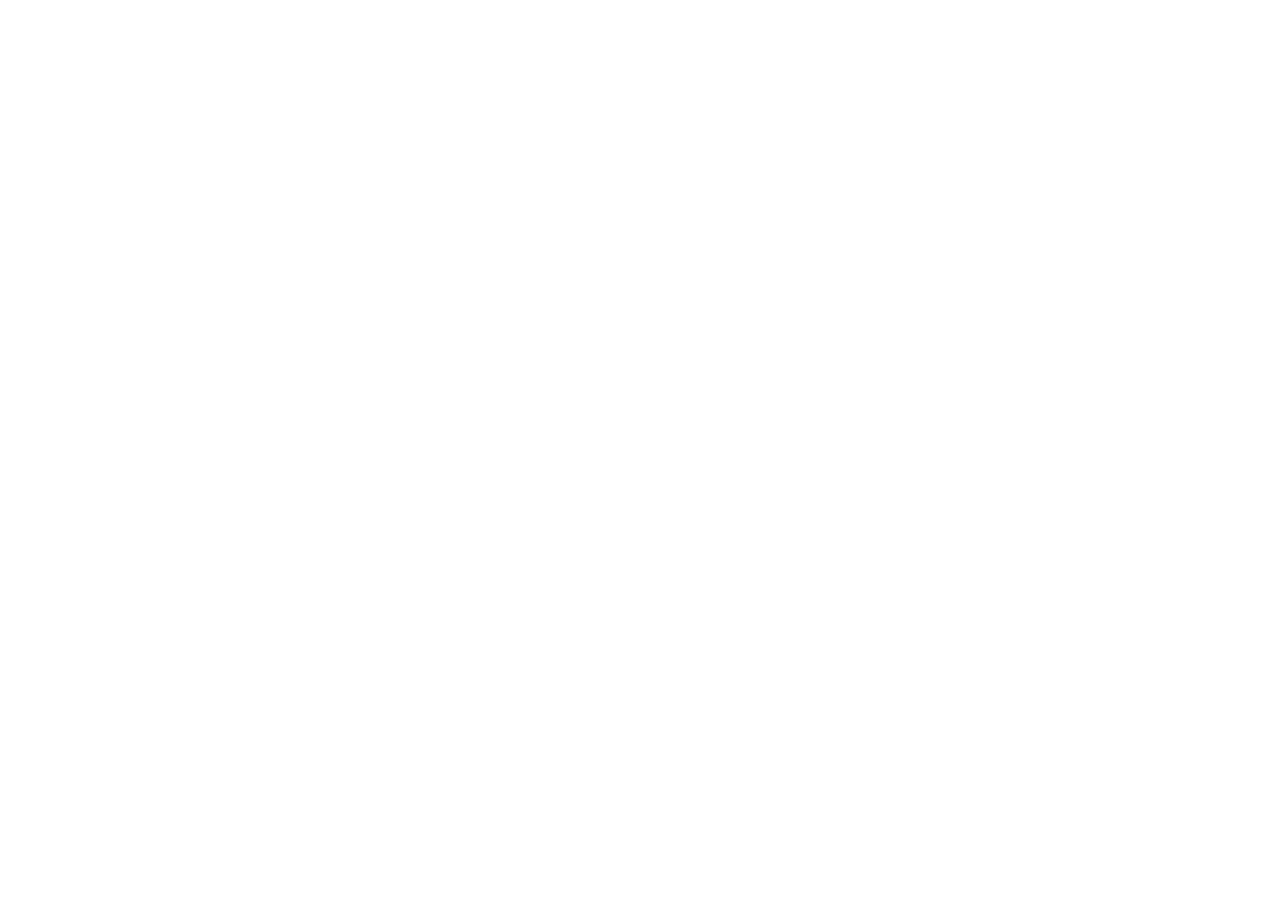
==== commit 22c63386: "Update index.html References" ====
--- a/index.html
+++ b/index.html
@@ -3,7 +3,7 @@
 <head>
   <meta charset="utf-8">
   <title>Read Me</title>
-  <base href="/">
+  <base href="/midimix-readme/">
   <meta name="viewport" content="width=device-width, initial-scale=1">
   <link rel="icon" type="image/x-icon" href="favicon.ico">
   <link href="https://fonts.googleapis.com/css?family=Roboto:300,400,500&display=swap" rel="stylesheet">
@@ -11,5 +11,5 @@
 <link rel="stylesheet" href="styles.a31f9fcdceec510cac57.css"></head>
 <body>
   <app-root></app-root>
-<script src="runtime-es2015.edb2fcf2778e7bf1d426.js" type="module"></script><script src="runtime-es5.edb2fcf2778e7bf1d426.js" nomodule defer></script><script src="polyfills-es5.6696c533341b95a3d617.js" nomodule defer></script><script src="polyfills-es2015.2987770fde9daa1d8a2e.js" type="module"></script><script src="main-es2015.5e0e00d4f6cd9100e4ed.js" type="module"></script><script src="main-es5.5e0e00d4f6cd9100e4ed.js" nomodule defer></script></body>
+<script src="midimix-readme/runtime-es2015.edb2fcf2778e7bf1d426.js" type="module"></script><script src="midimix-readme/runtime-es5.edb2fcf2778e7bf1d426.js" nomodule defer></script><script src="midimix-readme/polyfills-es5.6696c533341b95a3d617.js" nomodule defer></script><script src="midimix-readme/polyfills-es2015.2987770fde9daa1d8a2e.js" type="module"></script><script src="midimix-readme/main-es2015.5e0e00d4f6cd9100e4ed.js" type="module"></script><script src="midimix-readme/main-es5.5e0e00d4f6cd9100e4ed.js" nomodule defer></script></body>
 </html>
